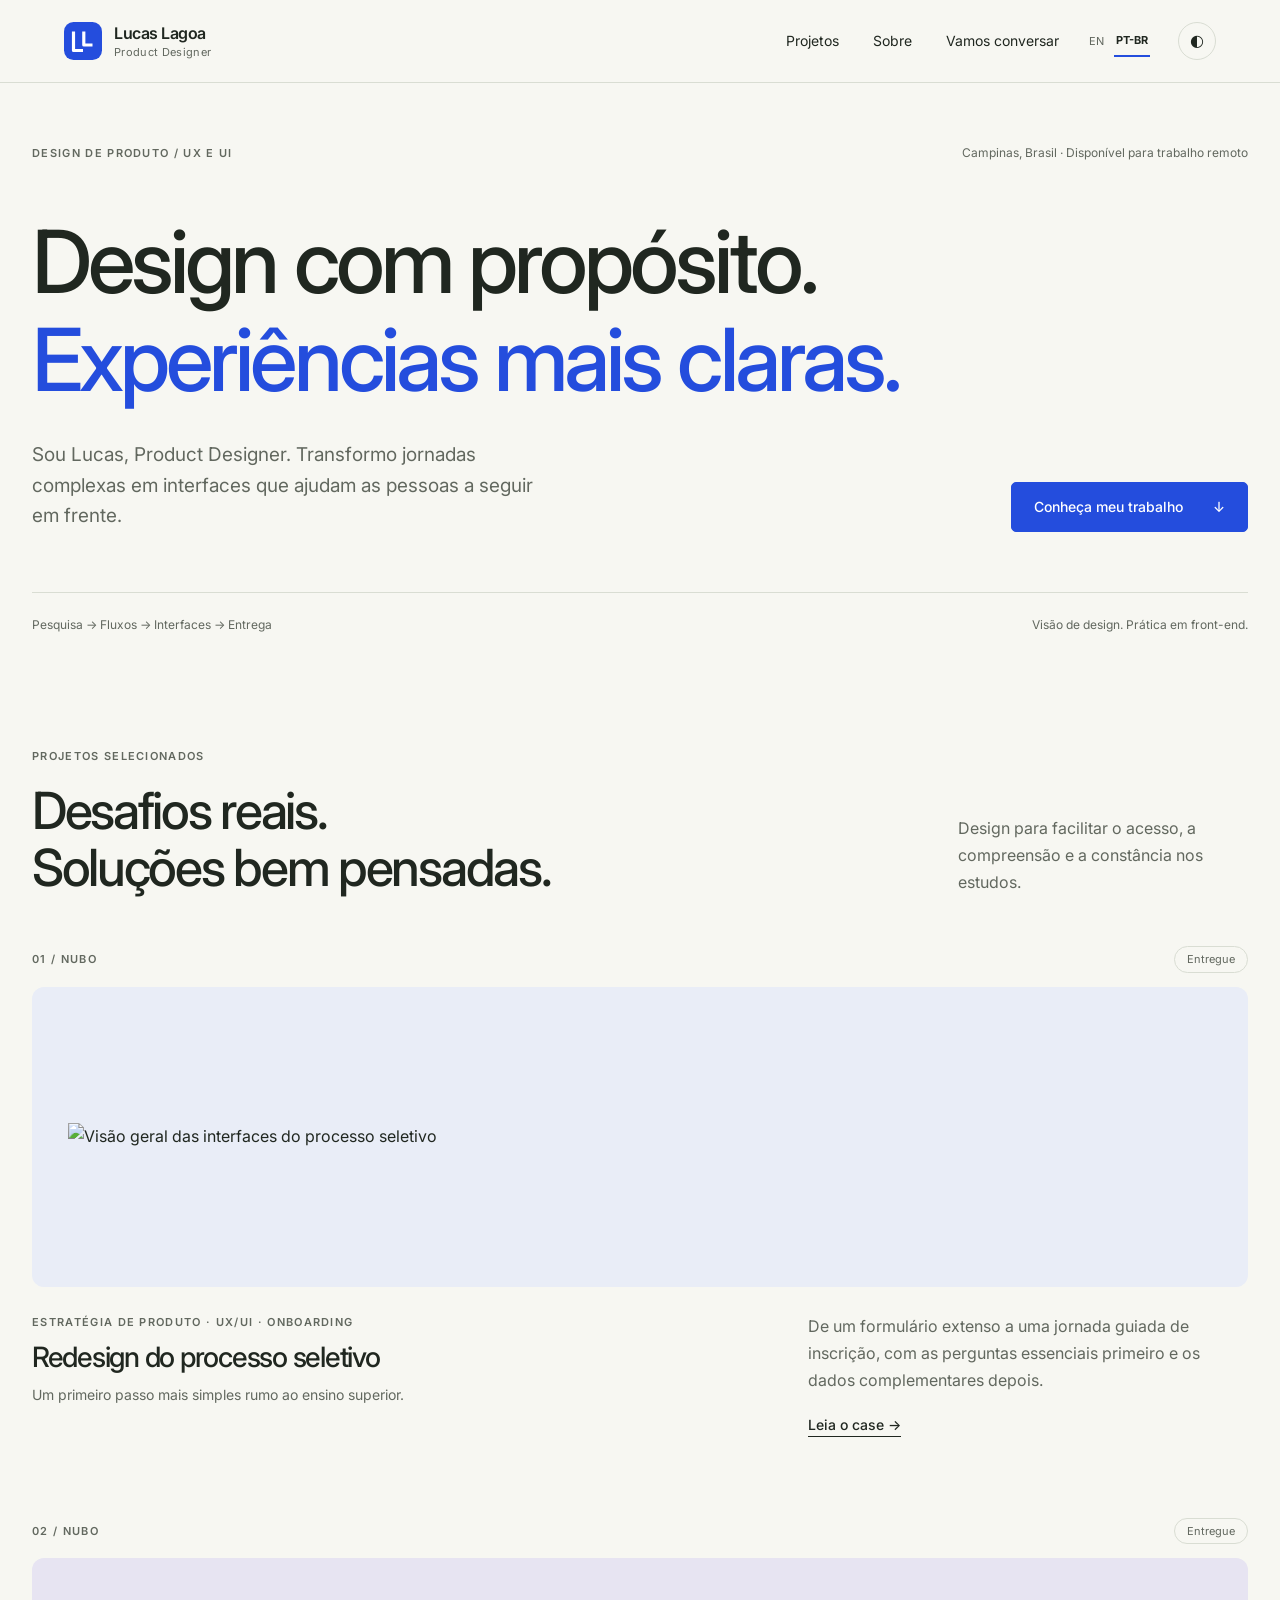
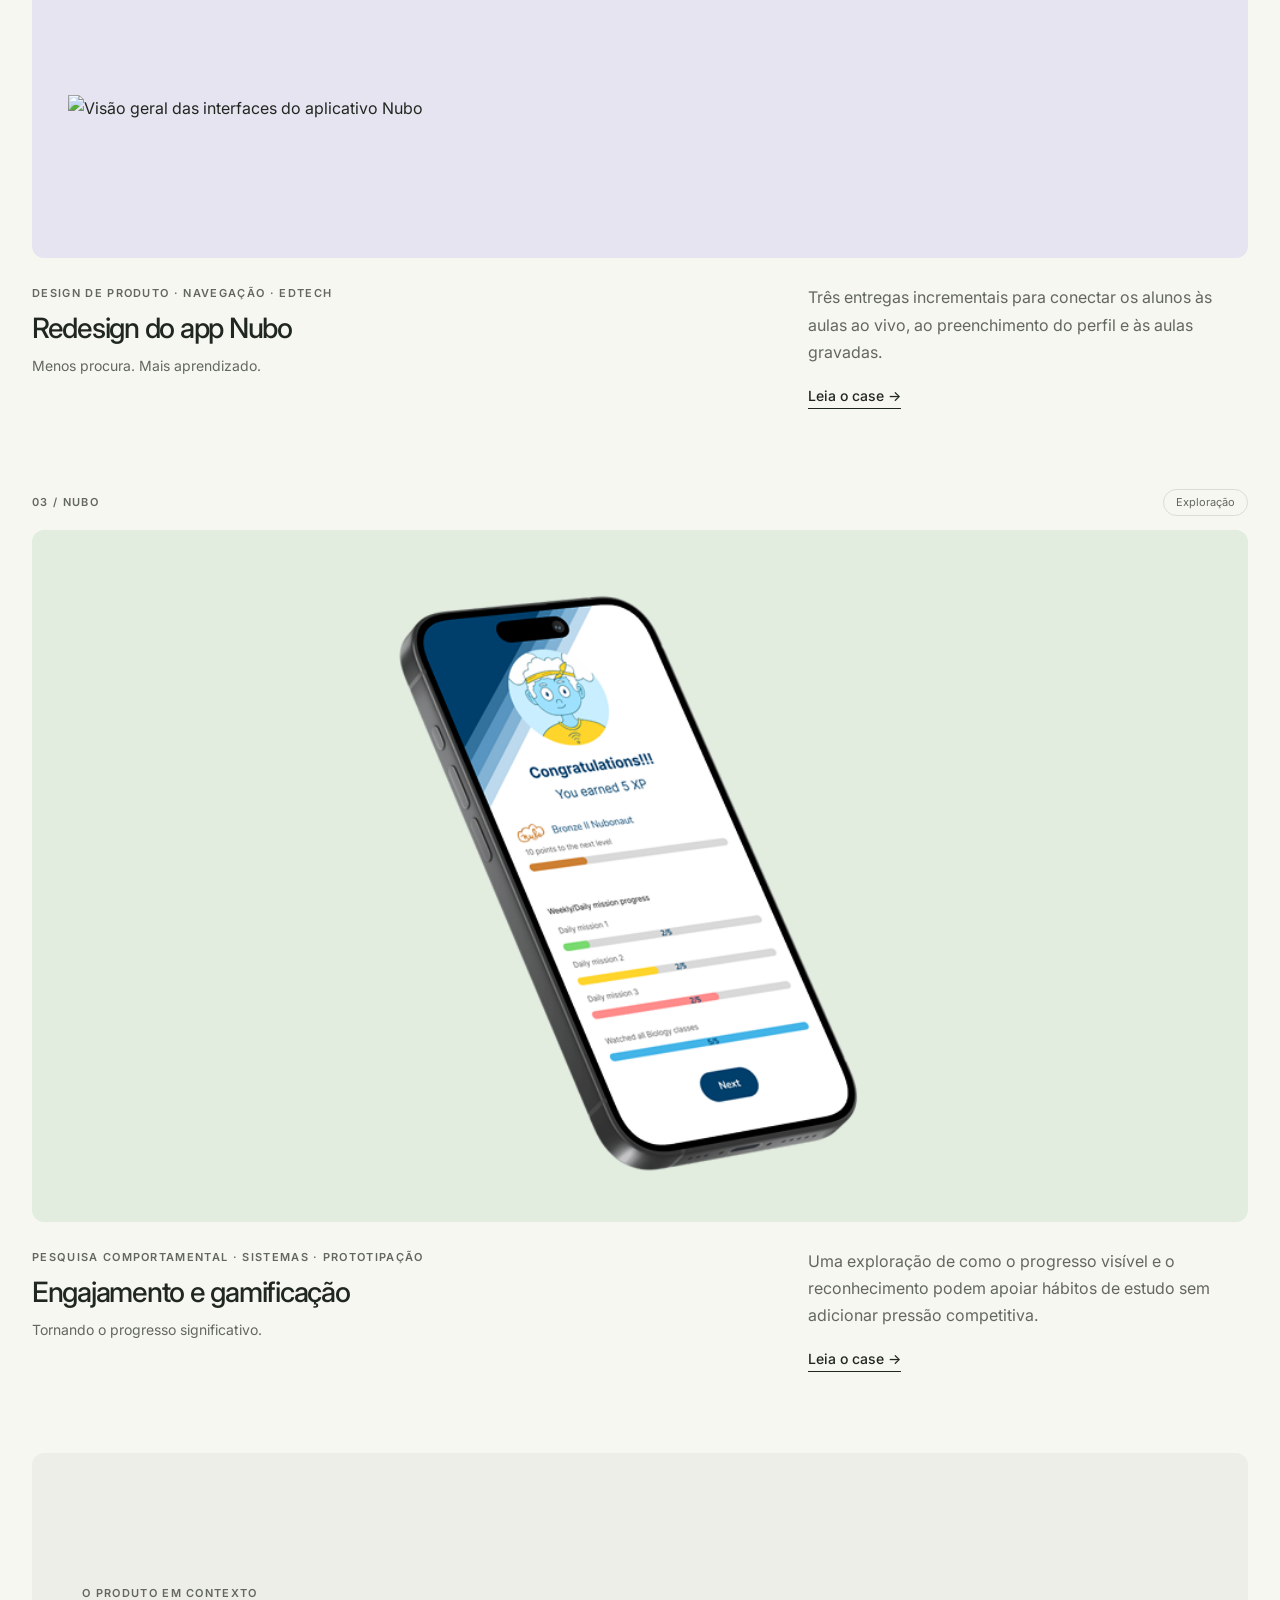
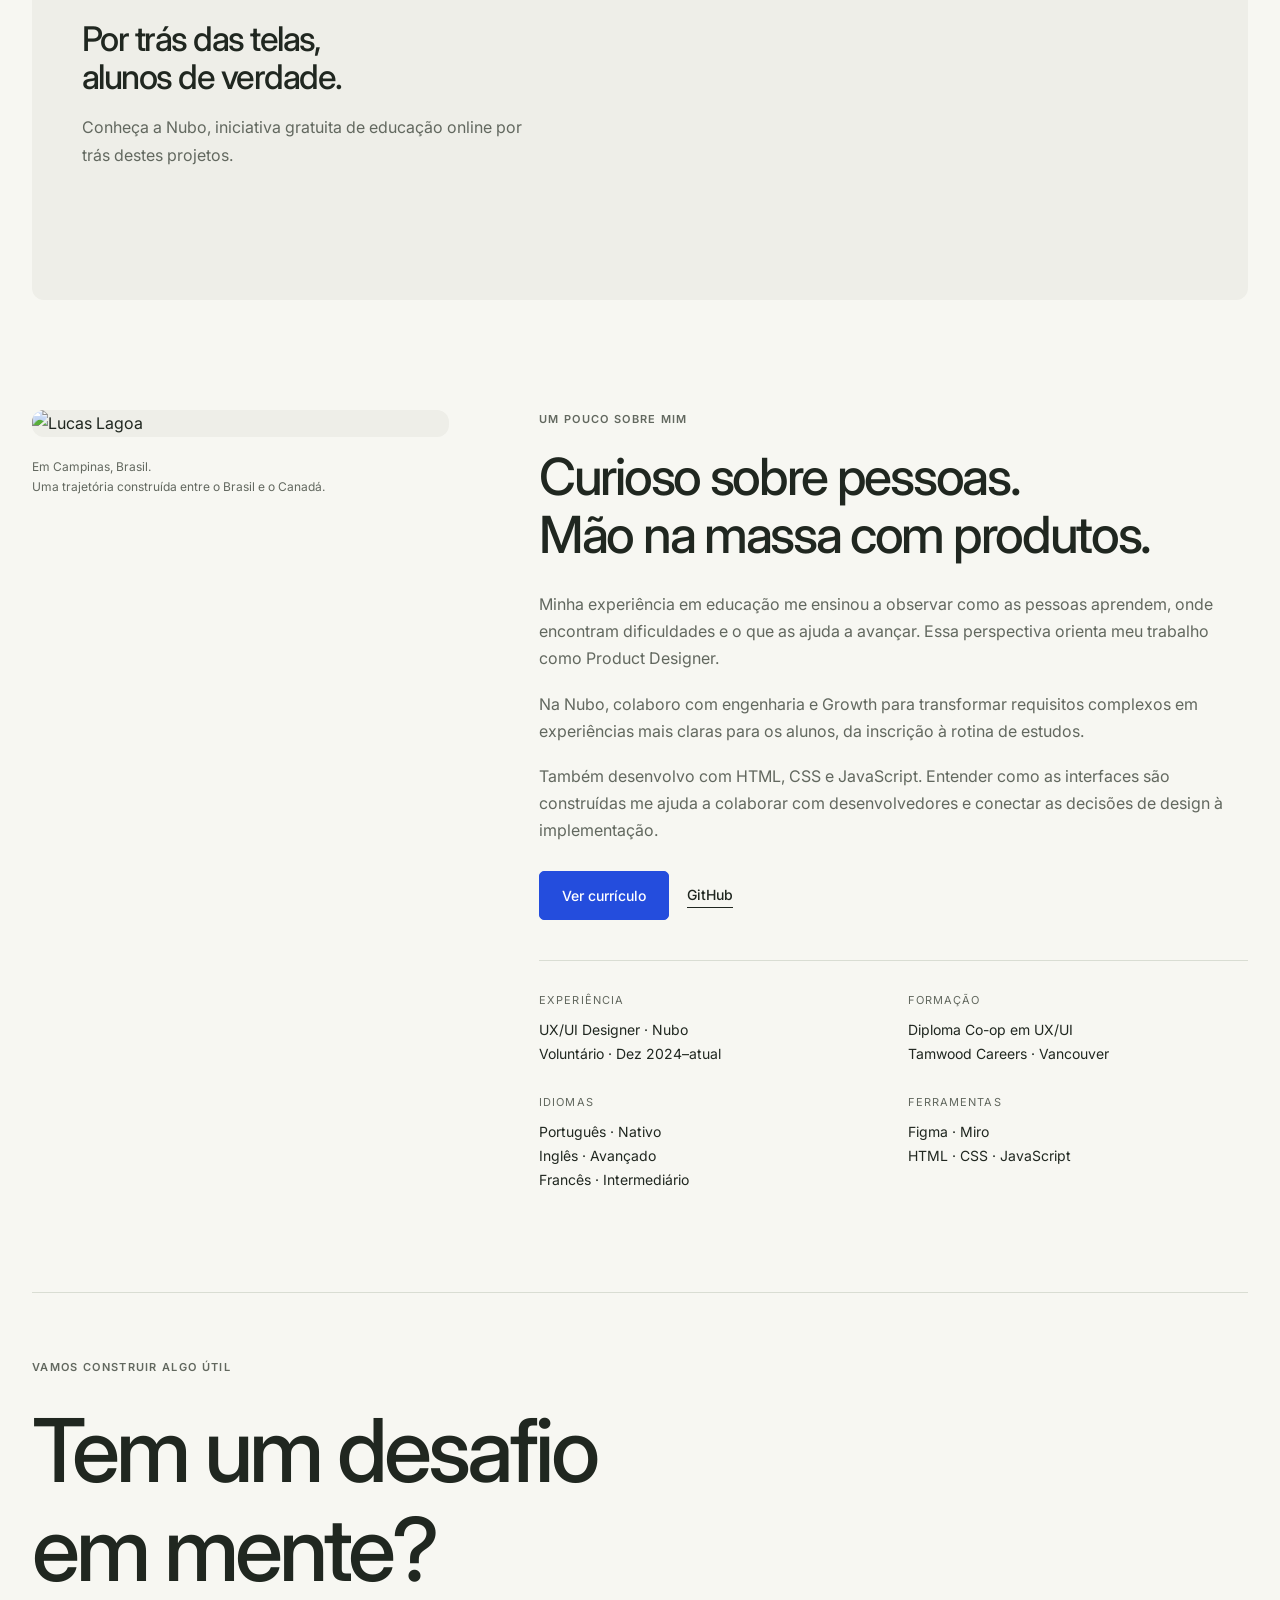
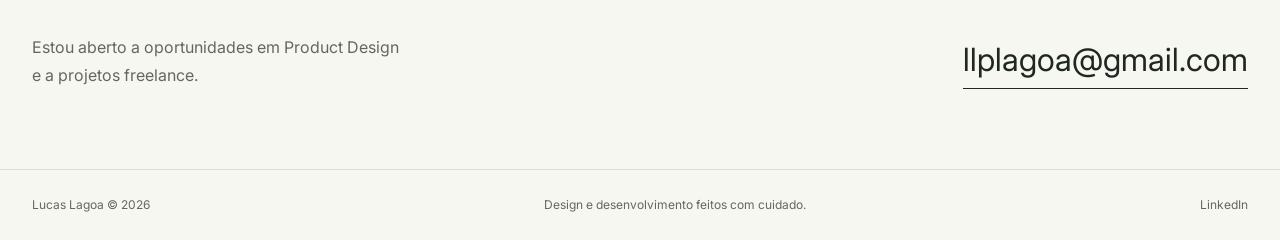
==== pt-br/index.html @ 0a9ea7e4 "Add bilingual portfolio, accessible image viewer, and Nubo handoff evidence" ====
<!DOCTYPE html>
<html lang="pt-BR" data-theme="light">
<head>
<base href="../">
<meta charset="UTF-8">
<meta name="viewport" content="width=device-width, initial-scale=1.0">
<title>Lucas Lagoa | Product Designer</title>
<meta name="description" content="Product Designer conectando necessidades dos usuários, interfaces claras e desenvolvimento front-end. Conheça os projetos de Lucas Lagoa.">
<meta property="og:image" content="https://i.imgur.com/bOkpEdp.png">
<link rel="shortcut icon" href="assets/img/monogram.svg" type="image/svg+xml">
<link rel="preconnect" href="https://fonts.googleapis.com">
<link rel="preconnect" href="https://fonts.gstatic.com" crossorigin>
<link rel="stylesheet" href="https://cdn.jsdelivr.net/npm/bootstrap-icons@1.10.5/font/bootstrap-icons.css">
<link rel="stylesheet" href="assets/css/styles.css">
<!-- Google tag (gtag.js) -->
<script async src="https://www.googletagmanager.com/gtag/js?id=G-FYG88WPY8D">
</script>
<script>
    window.dataLayer = window.dataLayer || [];
    function gtag(){dataLayer.push(arguments);}
    gtag('js', new Date());

    gtag('config', 'G-FYG88WPY8D');
  </script>
</head>
<body class="home-page">
<a class="skip-link" href="pt-br/index.html#home">Pular para o conteúdo principal</a>
<header class="site-header">
<a class="brand" href="pt-br/index.html" aria-label="Lucas Lagoa — início">
<img src="assets/img/monogram.svg" alt="" width="38" height="38">
<span>Lucas Lagoa<span class="brand-role">Product Designer</span>
</span>
</a>
<nav aria-label="Navegação principal">
<a href="pt-br/index.html#projetos-ux">Projetos</a>
<a href="pt-br/index.html#sobre">Sobre</a>
<a href="pt-br/index.html#contato">Vamos conversar </a>
</nav>
<div class="language-switch" aria-label="Idioma"><a href="index.html" data-language="en" lang="en">EN</a><a href="pt-br/index.html" data-language="pt-BR" lang="pt-BR" aria-current="page">PT-BR</a></div><button type="button" id="toggleTheme" aria-label="Ativar tema escuro">◐</button>
</header>
<main id="home">
<section class="hero">
<div class="hero-meta">
<span class="eyebrow">DESIGN DE PRODUTO / UX E UI</span>
<span>Campinas, Brasil · Disponível para trabalho remoto</span>
</div>
<h1>Design com propósito.<br>
<span>Experiências mais claras.</span>
</h1>
<div class="hero-bottom">
<p>Sou Lucas, Product Designer. Transformo jornadas complexas em interfaces que ajudam as pessoas a seguir em frente.</p>
<a class="btn btn--primary" href="pt-br/index.html#projetos-ux">Conheça meu trabalho <span aria-hidden="true">↓</span>
</a>
</div>
<div class="hero-foot">
<span>Pesquisa → Fluxos → Interfaces → Entrega</span>
<span>Visão de design. Prática em front-end.</span>
</div>
</section>
<section id="projetos-ux" class="selected-work">
<div class="section-heading">
<div>
<p class="eyebrow">PROJETOS SELECIONADOS</p>
<h2>Desafios reais.<br>Soluções bem pensadas.</h2>
</div>
<p>Design para facilitar o acesso, a compreensão e a constância nos estudos.</p>
</div>
<article class="work-item">
<div class="work-heading">
<span class="eyebrow">01 / NUBO</span>
<span class="status">Entregue</span>
</div>
<a class="work-image image-01" href="pt-br/admissionredesign.html" aria-label="Leia o case do processo seletivo">
<img src="assets/img/Mockups Nubo/Redesign AP.png" alt="Visão geral das interfaces do processo seletivo" loading="lazy">
</a>
<div class="work-caption">
<div>
<p class="eyebrow">Estratégia de produto · UX/UI · Onboarding</p>
<h3>
<a href="pt-br/admissionredesign.html">Redesign do processo seletivo </a>
</h3>
<p class="work-tagline">Um primeiro passo mais simples rumo ao ensino superior.</p>
</div>
<div>
<p>De um formulário extenso a uma jornada guiada de inscrição, com as perguntas essenciais primeiro e os dados complementares depois.</p>
<a class="text-link" href="pt-br/admissionredesign.html">Leia o case <span aria-hidden="true">→</span>
</a>
</div>
</div>
</article>
<article class="work-item">
<div class="work-heading">
<span class="eyebrow">02 / NUBO</span>
<span class="status">Entregue</span>
</div>
<a class="work-image image-02" href="pt-br/appredesign.html" aria-label="Leia o case do aplicativo Nubo">
<img src="assets/img/Mockups Nubo/App redesign.png" alt="Visão geral das interfaces do aplicativo Nubo" loading="lazy">
</a>
<div class="work-caption">
<div>
<p class="eyebrow">Design de produto · Navegação · EdTech</p>
<h3>
<a href="pt-br/appredesign.html">Redesign do app Nubo </a>
</h3>
<p class="work-tagline">Menos procura. Mais aprendizado.</p>
</div>
<div>
<p>Três entregas incrementais para conectar os alunos às aulas ao vivo, ao preenchimento do perfil e às aulas gravadas.</p>
<a class="text-link" href="pt-br/appredesign.html">Leia o case <span aria-hidden="true">→</span>
</a>
</div>
</div>
</article>
<article class="work-item">
<div class="work-heading">
<span class="eyebrow">03 / NUBO</span>
<span class="status">Exploração</span>
</div>
<a class="work-image image-03" href="pt-br/gamification.html" aria-label="Leia o case de engajamento e gamificação">
<img src="assets/Gamefication/Mainview.png" alt="Visão geral das interfaces de gamificação" loading="lazy">
</a>
<div class="work-caption">
<div>
<p class="eyebrow">Pesquisa comportamental · Sistemas · Prototipação</p>
<h3>
<a href="pt-br/gamification.html">Engajamento e gamificação </a>
</h3>
<p class="work-tagline">Tornando o progresso significativo.</p>
</div>
<div>
<p>Uma exploração de como o progresso visível e o reconhecimento podem apoiar hábitos de estudo sem adicionar pressão competitiva.</p>
<a class="text-link" href="pt-br/gamification.html">Leia o case <span aria-hidden="true">→</span>
</a>
</div>
</div>
</article>
</section>
<section class="in-context">
<div>
<p class="eyebrow">O PRODUTO EM CONTEXTO</p>
<h2>Por trás das telas,<br>alunos de verdade.</h2>
<p>Conheça a Nubo, iniciativa gratuita de educação online por trás destes projetos.</p>
</div>
<div class="video-wrap">
<iframe src="https://www.youtube.com/embed/yo9Uh4hh0ec" title="Apresentação da Nubo" loading="lazy" allow="accelerometer; autoplay; clipboard-write; encrypted-media; gyroscope; picture-in-picture" allowfullscreen>
</iframe>
</div>
</section>
<section id="sobre" class="about-section">
<div class="portrait">
<img src="assets/img/profile/Mask group.png" alt="Lucas Lagoa" loading="lazy">
<p>Em Campinas, Brasil.<br>Uma trajetória construída entre o Brasil e o Canadá.</p>
</div>
<div>
<p class="eyebrow">UM POUCO SOBRE MIM</p>
<h2>Curioso sobre pessoas.<br>Mão na massa com produtos.</h2>
<p>Minha experiência em educação me ensinou a observar como as pessoas aprendem, onde encontram dificuldades e o que as ajuda a avançar. Essa perspectiva orienta meu trabalho como Product Designer.</p>
<p>Na Nubo, colaboro com engenharia e Growth para transformar requisitos complexos em experiências mais claras para os alunos, da inscrição à rotina de estudos.</p>
<p>Também desenvolvo com HTML, CSS e JavaScript. Entender como as interfaces são construídas me ajuda a colaborar com desenvolvedores e conectar as decisões de design à implementação.</p>
<div class="description__buttons">
<a class="btn btn--primary" href="assets/files/Lucas_Lagoa_UX.pdf" target="_blank" rel="noopener">Ver currículo</a>
<a class="text-link" href="https://github.com/llagoa" target="_blank" rel="noopener">GitHub</a>
</div>
<dl class="about-facts">
<div>
<dt>Experiência</dt>
<dd>UX/UI Designer · Nubo<br>Voluntário · Dez 2024–atual</dd>
</div>
<div>
<dt>Formação</dt>
<dd>Diploma Co-op em UX/UI<br>Tamwood Careers · Vancouver</dd>
</div>
<div>
<dt>Idiomas</dt>
<dd>Português · Nativo<br>Inglês · Avançado<br>Francês · Intermediário</dd>
</div>
<div>
<dt>Ferramentas</dt>
<dd>Figma · Miro<br>HTML · CSS · JavaScript</dd>
</div>
</dl>
</div>
</section>
<section id="contato" class="contact-section">
<p class="eyebrow">VAMOS CONSTRUIR ALGO ÚTIL</p>
<h2>Tem um desafio<br>em mente?</h2>
<div class="contact-bottom">
<p>Estou aberto a oportunidades em Product Design e a projetos freelance.</p>
<a href="mailto:llplagoa@gmail.com">llplagoa@gmail.com </a>
</div>
</section>
</main>
<footer class="site-footer">
<a href="pt-br/index.html">Lucas Lagoa © 2026</a>
<span>Design e desenvolvimento feitos com cuidado.</span>
<a href="https://www.linkedin.com/in/llplagoa" target="_blank" rel="noopener noreferrer">LinkedIn</a>
</footer>
<script src="assets/js/scripts.js">
</script>
</body>
</html>
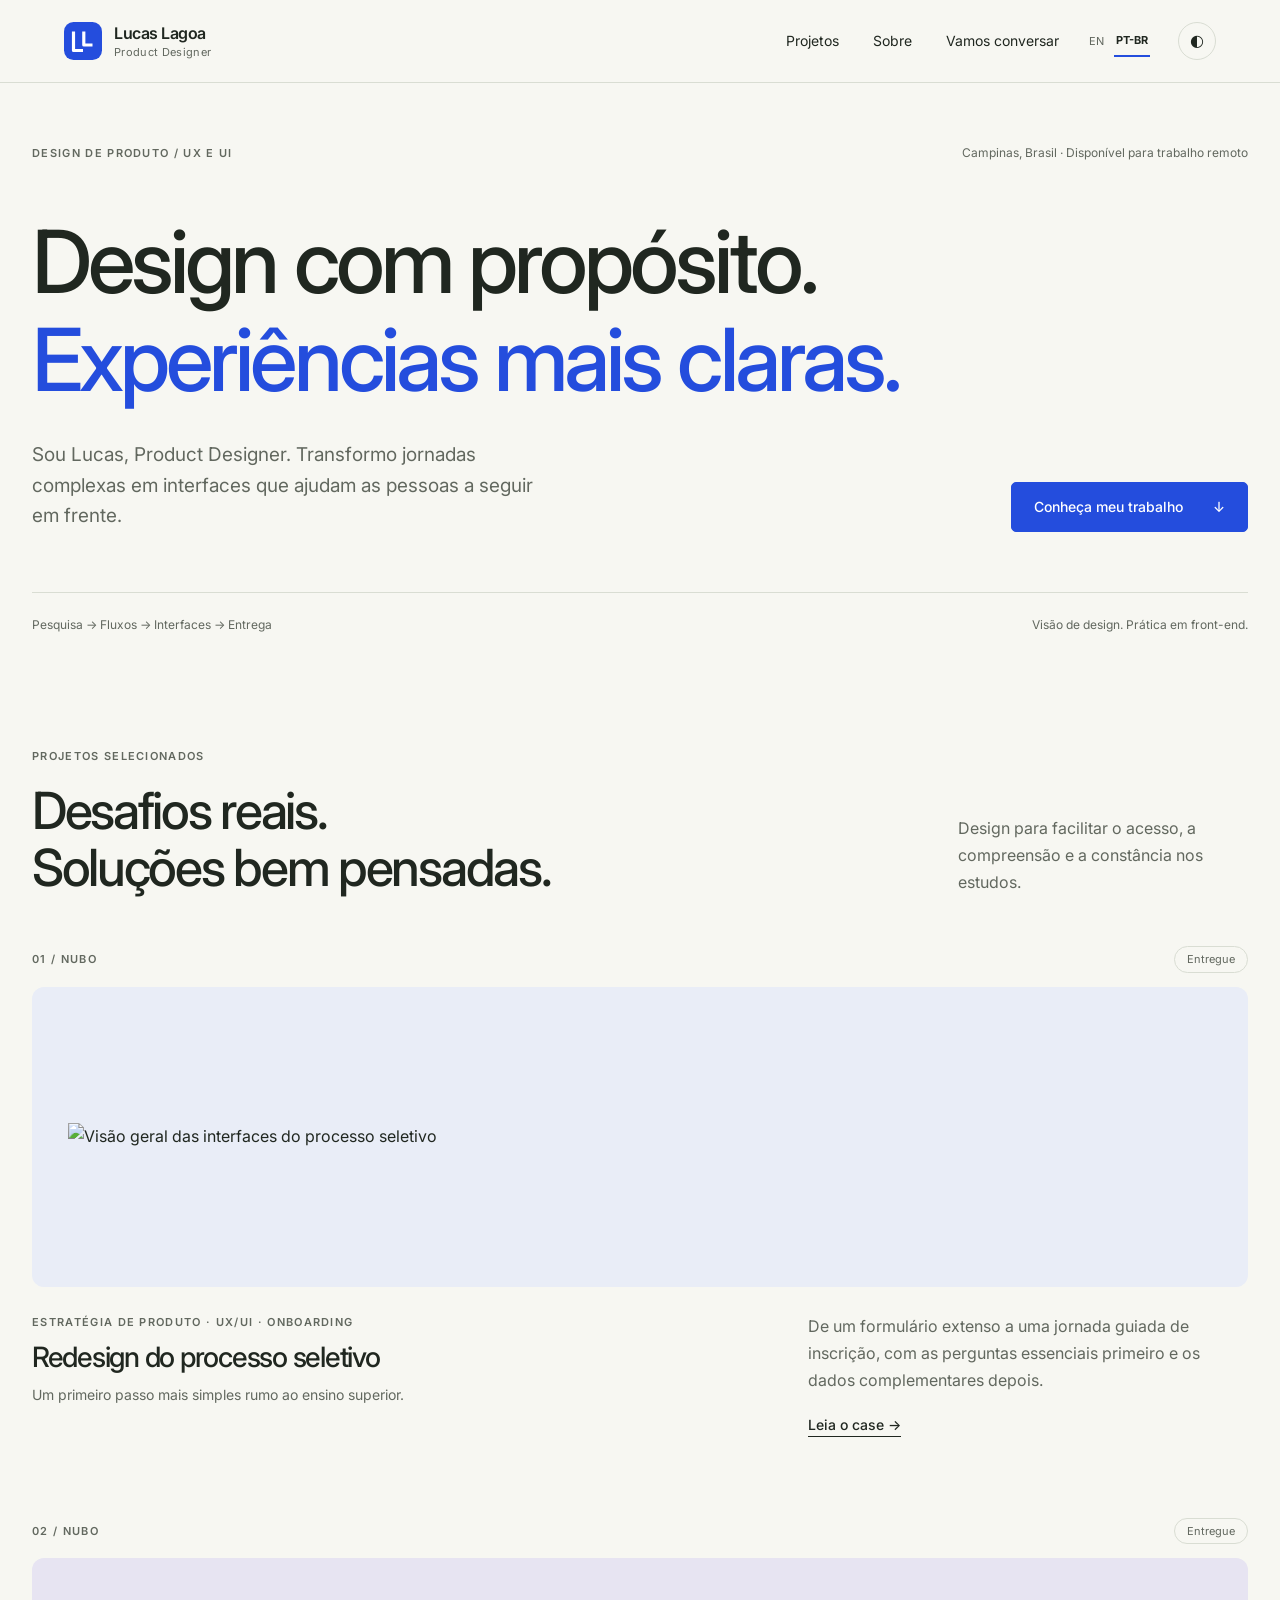
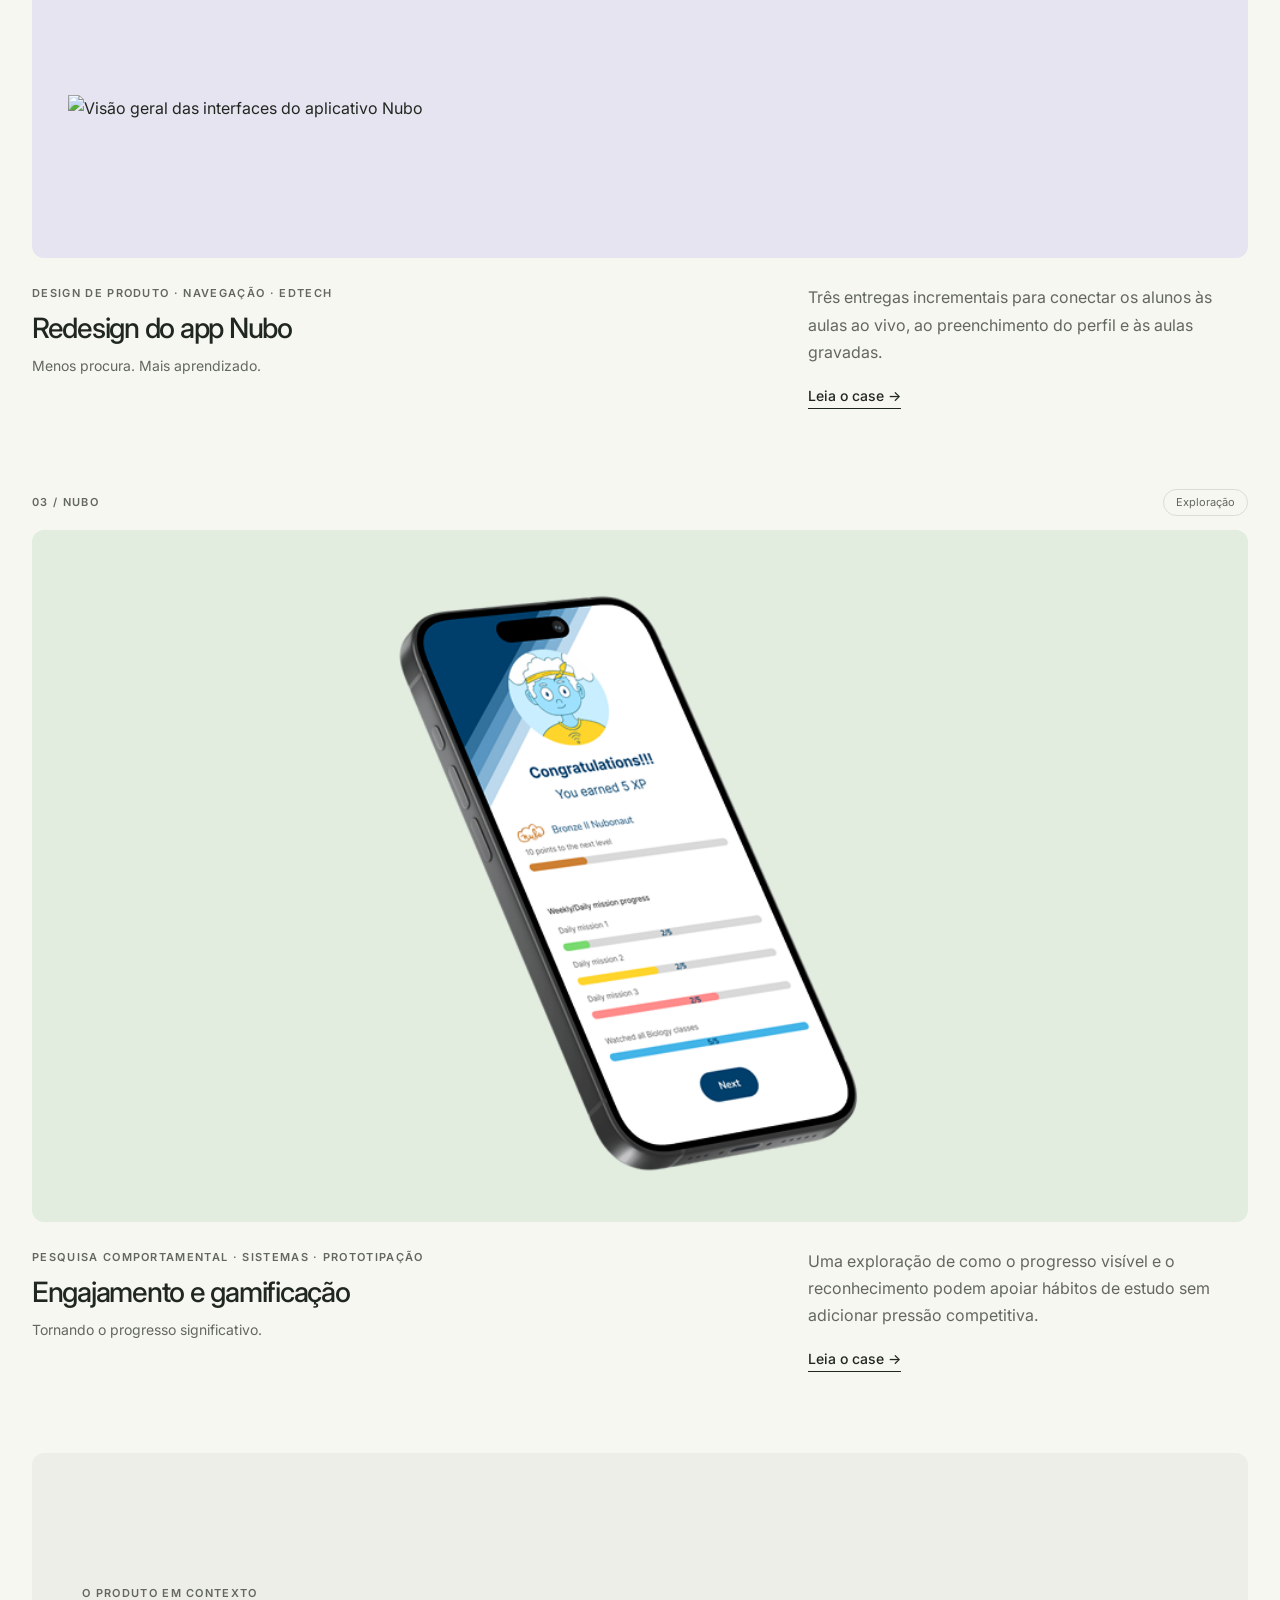
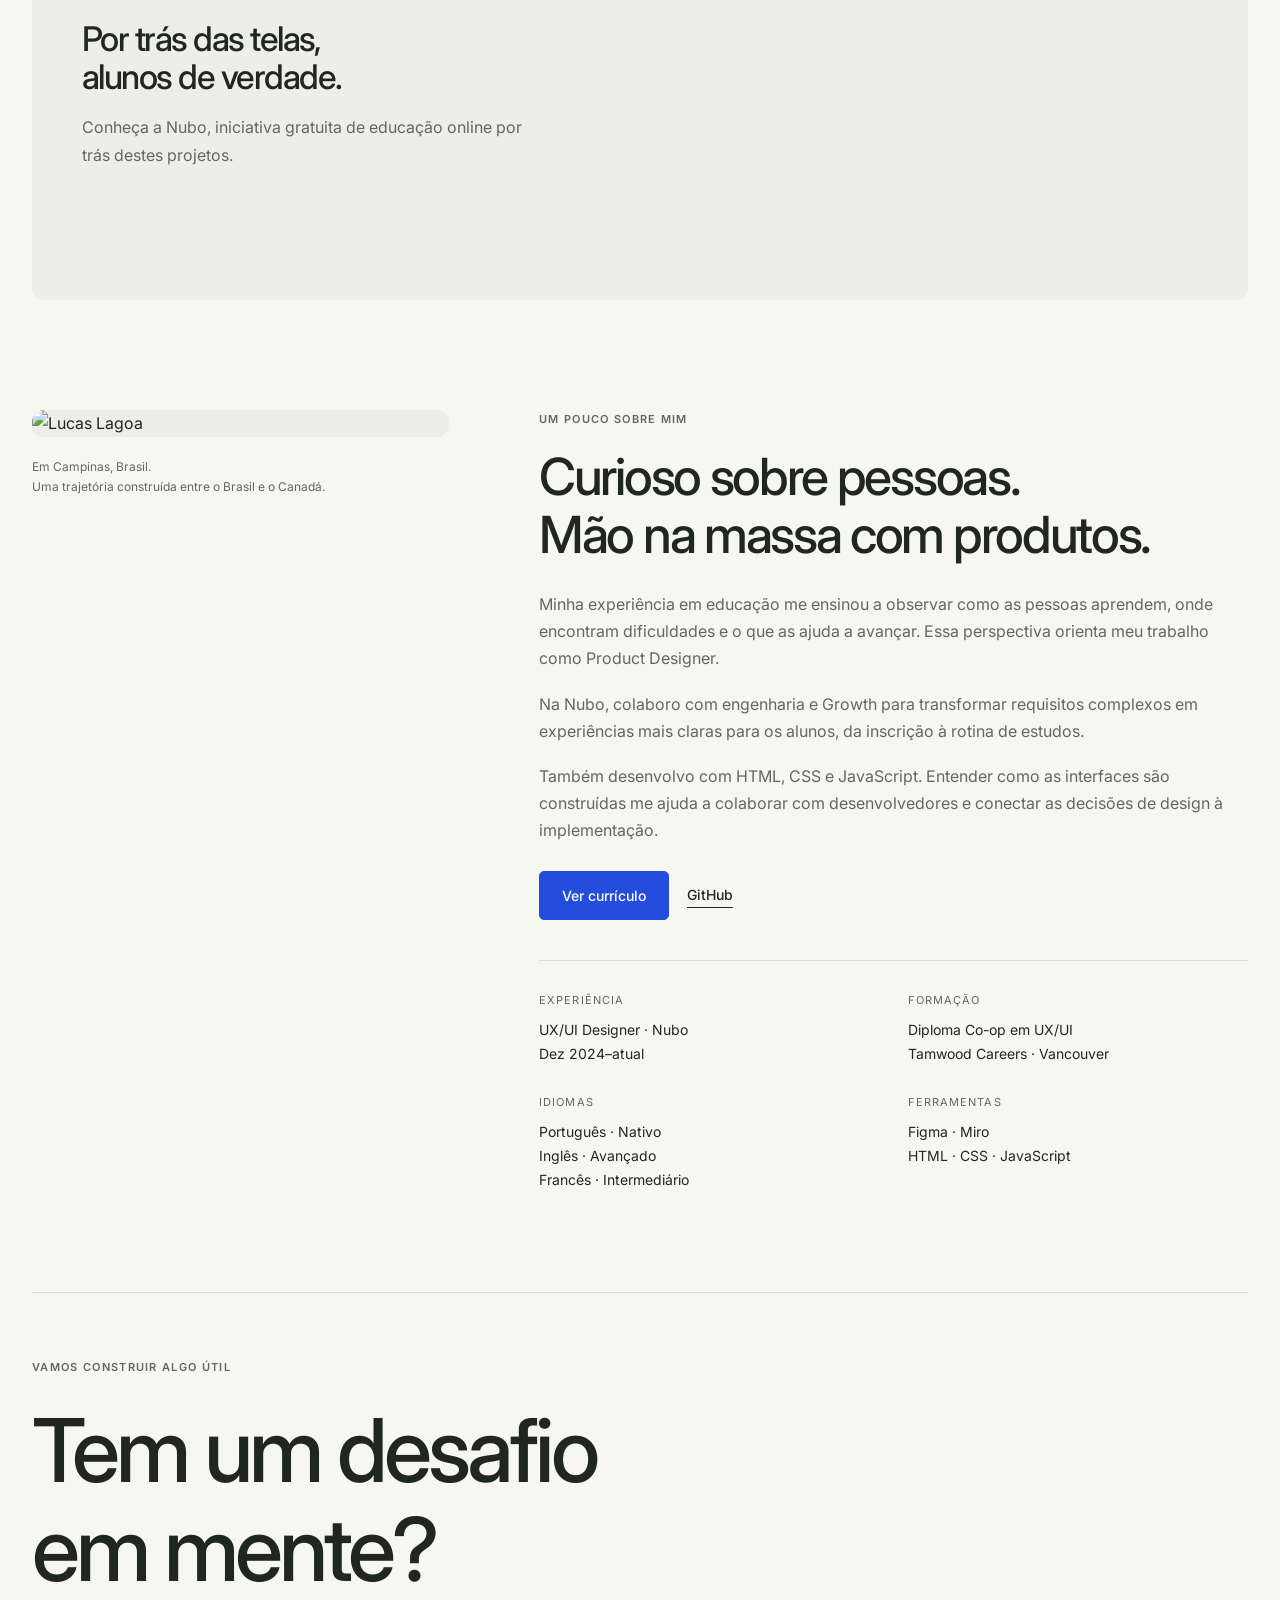
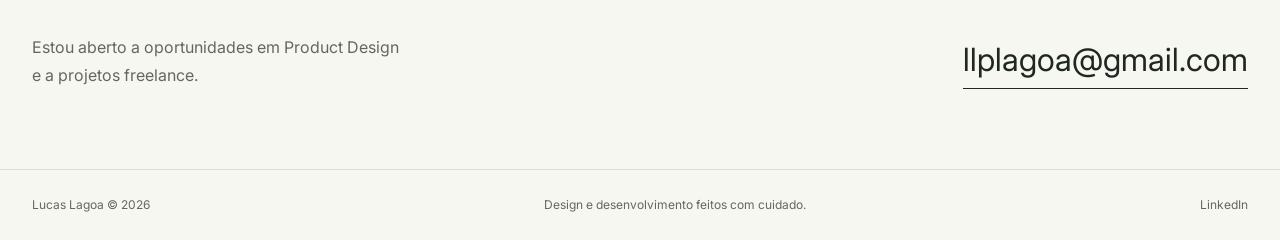
==== commit 56b63206: "Remove volunteer label from About in both languages" ====
--- a/pt-br/index.html
+++ b/pt-br/index.html
@@ -164,7 +164,7 @@
 <dl class="about-facts">
 <div>
 <dt>Experiência</dt>
-<dd>UX/UI Designer · Nubo<br>Voluntário · Dez 2024–atual</dd>
+<dd>UX/UI Designer · Nubo<br>Dez 2024–atual</dd>
 </div>
 <div>
 <dt>Formação</dt>
